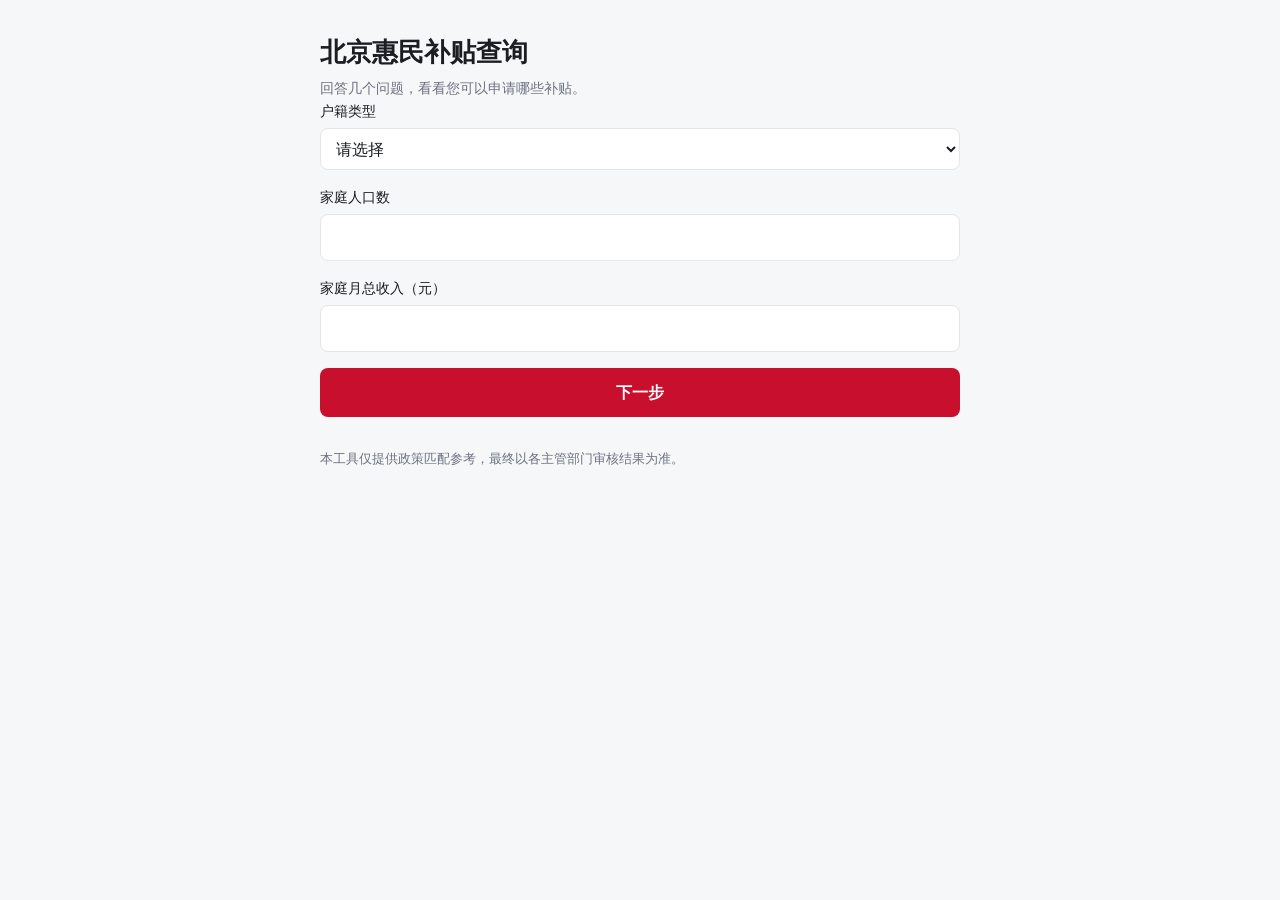
==== frontend/confirm.html @ 5fd5e5c2 "Test version" ====
<!doctype html>
<html lang="zh-CN">
<head>
  <meta charset="utf-8">
  <meta name="viewport" content="width=device-width, initial-scale=1">
  <title>确认信息 · 北京惠民补贴</title>
  <link rel="stylesheet" href="styles.css">
</head>
<body>
  <main>
    <header>
      <h1>请确认您的信息</h1>
      <p class="sub">确认无误后，我们会再问几个与您可能符合的补贴相关的问题。</p>
    </header>

    <div id="error" class="error" hidden></div>

    <form id="confirm-form">
      <section>
        <h2>已填写</h2>
        <div id="known"></div>
      </section>

      <section id="derived-section" hidden>
        <h2>系统计算</h2>
        <ul id="derived" class="derived"></ul>
      </section>

      <section id="followup-section" hidden>
        <h2>还需了解</h2>
        <p class="sub" id="followup-why"></p>
        <div id="followups"></div>
      </section>

      <button type="submit">查询补贴</button>
    </form>
  </main>

  <script>
    window.API_BASE = "http://127.0.0.1:8003";
  </script>
  <script src="app.js"></script>
  <script>
    const confirmed = JSON.parse(sessionStorage.getItem("confirm") || "null");
    if (!confirmed) location.href = "index.html";

    const profile = confirmed.profile;

    // Everything already answered stays editable. Nothing moves forward until
    // the user confirms it -- they know their own household better than we do.
    document.getElementById("known").innerHTML = Object.keys(profile)
      .filter((name) => profile[name] !== null && FIELDS[name])
      .map((name) => renderField(name, profile[name]))
      .join("");

    const derived = Object.entries(confirmed.derived || {})
      .filter(([key]) => DERIVED_LABELS[key]);
    if (derived.length) {
      document.getElementById("derived-section").hidden = false;
      document.getElementById("derived").innerHTML = derived
        .map(([key, value]) =>
          `<li><span>${DERIVED_LABELS[key]}</span><strong>${
            Number(value).toLocaleString("zh-CN")
          }</strong></li>`)
        .join("");
    }

    const followUps = (confirmed.follow_ups || []).filter((q) => FIELDS[q.attr]);
    if (followUps.length) {
      document.getElementById("followup-section").hidden = false;
      document.getElementById("followup-why").textContent =
        `以下 ${followUps.length} 项用于判断您是否符合相关补贴条件。`;
      document.getElementById("followups").innerHTML = followUps
        .map((q) => renderField(q.attr, profile[q.attr]))
        .join("");
    }

    document.getElementById("confirm-form").addEventListener("submit", async (event) => {
      event.preventDefault();
      const button = event.target.querySelector("button");
      button.disabled = true;
      try {
        const finalProfile = { ...profile, ...readForm(event.target) };
        const results = await post("/profile/finalize", finalProfile);
        store.profile = finalProfile;
        store.results = results;
        location.href = "results.html";
      } catch (err) {
        showError(String(err.message || err));
        button.disabled = false;
      }
    });
  </script>
</body>
</html>
---- frontend/styles.css ----
:root {
  --bg: #f6f7f9;
  --card: #ffffff;
  --ink: #1a1d21;
  --muted: #6b7280;
  --line: #e3e6ea;
  --accent: #c8102e;
  --ok: #17803d;
  --warn: #b45309;
}

* { box-sizing: border-box; }

body {
  margin: 0;
  padding: 2rem 1rem 4rem;
  background: var(--bg);
  color: var(--ink);
  font: 16px/1.6 "PingFang SC", "Microsoft YaHei", system-ui, sans-serif;
}

main { max-width: 640px; margin: 0 auto; }

h1 { font-size: 1.6rem; margin: 0 0 .25rem; }
h2 { font-size: 1.05rem; margin: 2rem 0 .75rem; }
h3 { font-size: 1.05rem; margin: 0; }

.sub { color: var(--muted); font-size: .9rem; margin: .25rem 0 0; }
.note { color: var(--muted); font-size: .8rem; margin-top: 2rem; }

label { display: block; margin-bottom: 1rem; }
label span { display: block; font-size: .875rem; margin-bottom: .35rem; }

input, select {
  width: 100%;
  padding: .6rem .7rem;
  font: inherit;
  color: inherit;
  background: var(--card);
  border: 1px solid var(--line);
  border-radius: 8px;
}

input:focus, select:focus { outline: 2px solid var(--accent); outline-offset: 1px; }

button {
  width: 100%;
  padding: .75rem;
  font: inherit;
  font-weight: 600;
  color: #fff;
  background: var(--accent);
  border: 0;
  border-radius: 8px;
  cursor: pointer;
}
button:disabled { opacity: .55; cursor: default; }

.error {
  padding: .75rem 1rem;
  margin-bottom: 1rem;
  background: #fdecec;
  border: 1px solid #f5c2c2;
  border-radius: 8px;
  font-size: .9rem;
}

.totals {
  display: flex;
  gap: 2rem;
  padding: 1.25rem 1.5rem;
  margin: 1.5rem 0;
  background: var(--card);
  border: 1px solid var(--line);
  border-radius: 12px;
}
.totals strong { display: block; font-size: 1.9rem; color: var(--accent); }
.totals span { font-size: .85rem; color: var(--muted); }

.derived { list-style: none; padding: 0; margin: 0; }
.derived li {
  display: flex; justify-content: space-between;
  padding: .5rem 0; border-bottom: 1px solid var(--line);
  font-size: .9rem;
}

.card {
  padding: 1rem 1.25rem;
  margin-bottom: .875rem;
  background: var(--card);
  border: 1px solid var(--line);
  border-left: 3px solid var(--line);
  border-radius: 10px;
}
.card.qualified { border-left-color: var(--ok); }
.card.needs_verification { border-left-color: var(--warn); }
.card.excluded { opacity: .7; }

.card-head { display: flex; justify-content: space-between; align-items: baseline; gap: 1rem; }
.amount { font-weight: 700; white-space: nowrap; }

.explanation { font-size: .9rem; margin: .6rem 0 0; }

.reasons { margin: .6rem 0 0; padding-left: 1.1rem; font-size: .875rem; color: var(--muted); }

/* Conditions that can only raise the payment. Flagged, not asked about. */
.caveats {
  margin: .6rem 0 0; padding: .5rem .75rem .5rem 1.6rem;
  font-size: .8rem; color: var(--warn);
  background: color-mix(in srgb, var(--warn) 8%, transparent);
  border-radius: 6px;
}

details { margin-top: .75rem; font-size: .875rem; }
summary { cursor: pointer; color: var(--muted); }

.card footer {
  display: flex; flex-wrap: wrap; gap: .75rem; align-items: center;
  margin-top: .875rem; padding-top: .625rem;
  border-top: 1px solid var(--line);
  font-size: .75rem; color: var(--muted);
}
.ref.missing, .warn { color: var(--warn); }
a { color: var(--accent); }

@media (prefers-color-scheme: dark) {
  :root {
    --bg: #16181c; --card: #1e2126; --ink: #e8eaed;
    --muted: #9aa1ab; --line: #2c3037; --accent: #ff5c6c;
  }
  .error { background: #3a1f22; border-color: #5d2d33; }
}
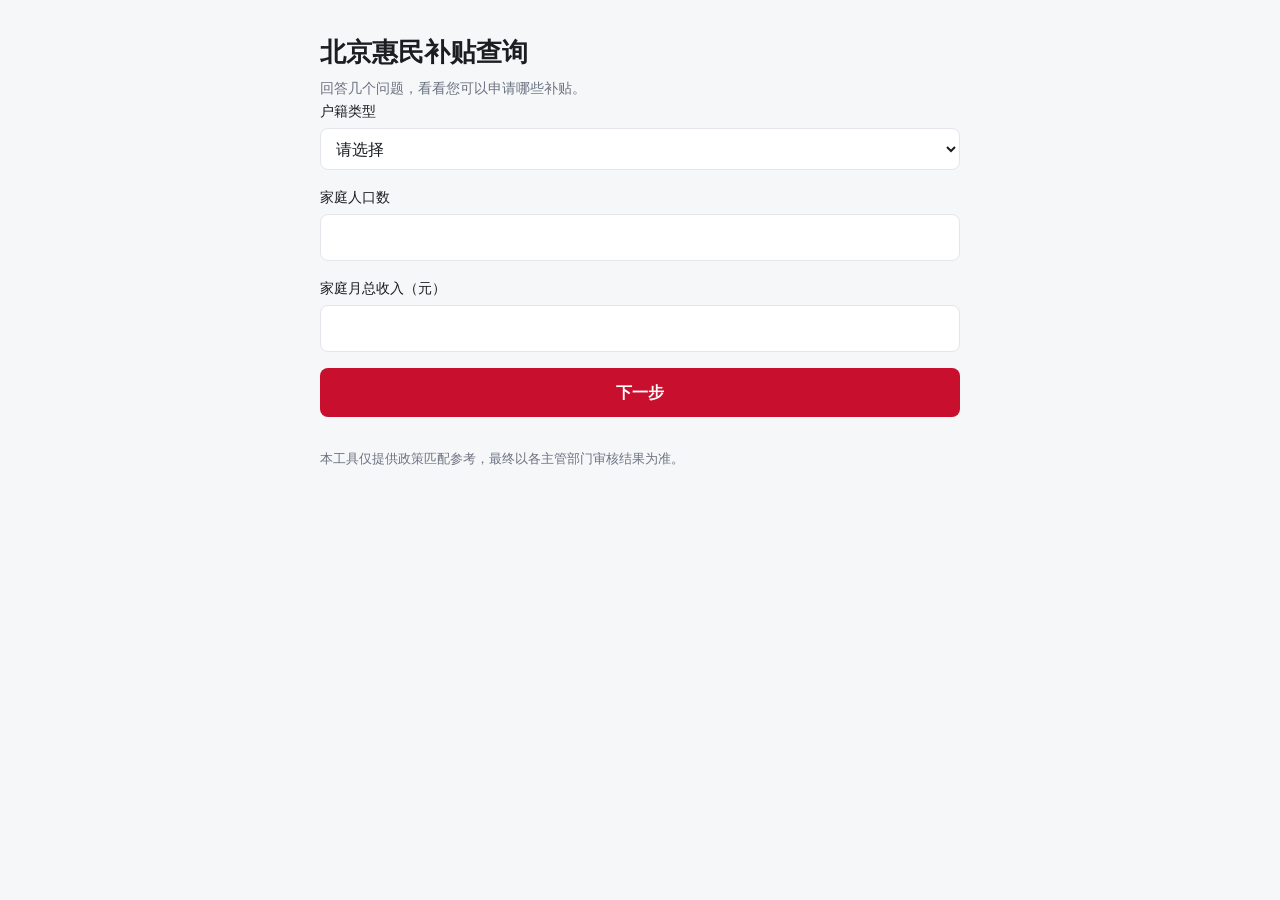
==== commit c30c76c6: "Add childcare and employment programs; make a fresh clone runnable Five new program rules, taking th" ====
--- a/frontend/confirm.html
+++ b/frontend/confirm.html
@@ -36,9 +36,6 @@
     </form>
   </main>
 
-  <script>
-    window.API_BASE = "http://127.0.0.1:8003";
-  </script>
   <script src="app.js"></script>
   <script>
     const confirmed = JSON.parse(sessionStorage.getItem("confirm") || "null");
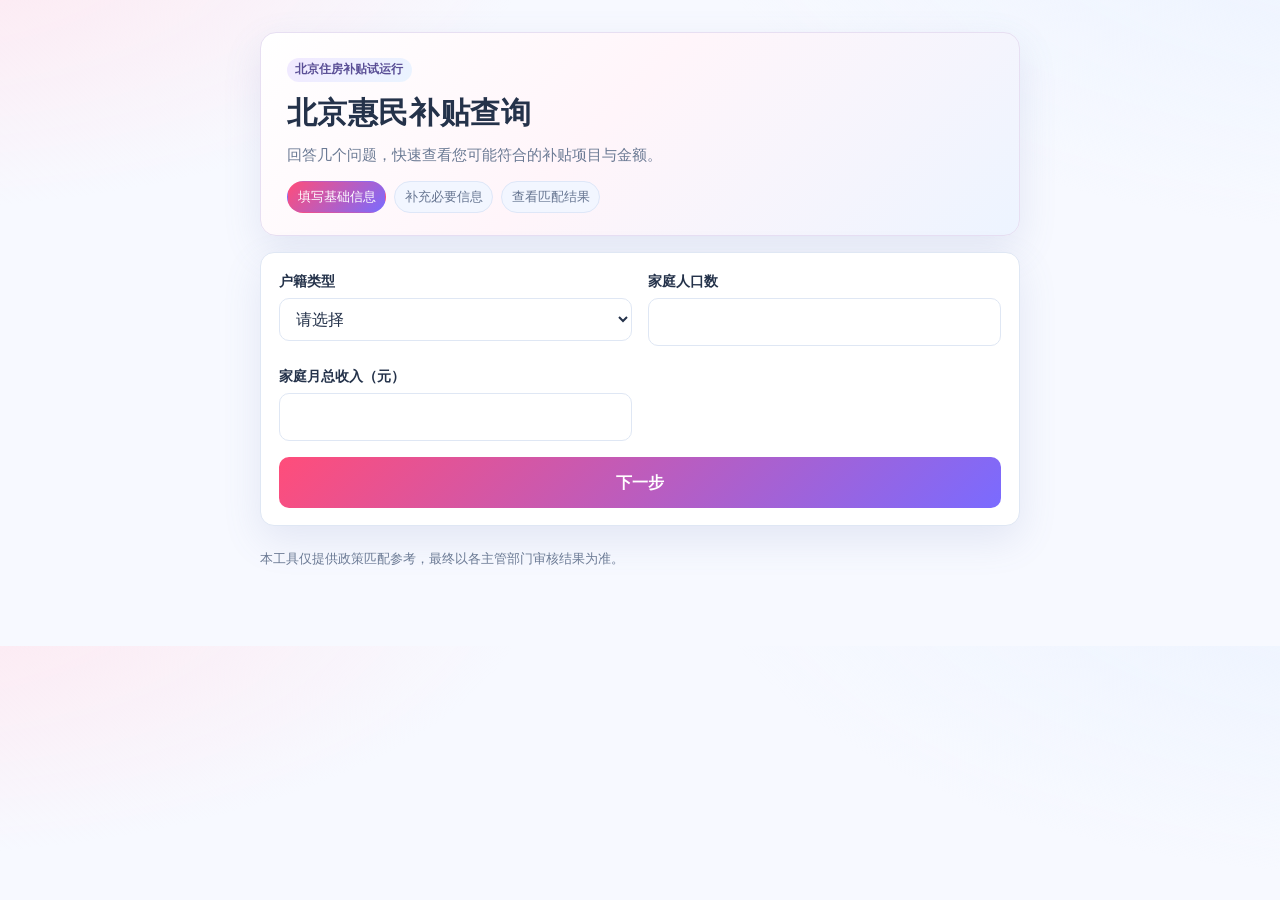
==== commit cb5d7d59: "feat(frontend): redesign pages with bright fancy UI Co-authored-by: Copilot <223556219+Copilot@users" ====
--- a/frontend/confirm.html
+++ b/frontend/confirm.html
@@ -8,25 +8,31 @@
 </head>
 <body>
   <main>
-    <header>
+    <header class="hero">
+      <p class="eyebrow">第二步</p>
       <h1>请确认您的信息</h1>
       <p class="sub">确认无误后，我们会再问几个与您可能符合的补贴相关的问题。</p>
+      <ol class="steps" aria-label="查询步骤">
+        <li class="done">填写基础信息</li>
+        <li class="active">补充必要信息</li>
+        <li>查看匹配结果</li>
+      </ol>
     </header>
 
     <div id="error" class="error" hidden></div>
 
-    <form id="confirm-form">
-      <section>
+    <form id="confirm-form" class="stack">
+      <section class="panel">
         <h2>已填写</h2>
         <div id="known"></div>
       </section>
 
-      <section id="derived-section" hidden>
+      <section id="derived-section" class="panel" hidden>
         <h2>系统计算</h2>
         <ul id="derived" class="derived"></ul>
       </section>
 
-      <section id="followup-section" hidden>
+      <section id="followup-section" class="panel" hidden>
         <h2>还需了解</h2>
         <p class="sub" id="followup-why"></p>
         <div id="followups"></div>
--- a/frontend/styles.css
+++ b/frontend/styles.css
@@ -1,12 +1,14 @@
 :root {
-  --bg: #f6f7f9;
+  --bg: #f7f9ff;
   --card: #ffffff;
-  --ink: #1a1d21;
-  --muted: #6b7280;
-  --line: #e3e6ea;
-  --accent: #c8102e;
-  --ok: #17803d;
-  --warn: #b45309;
+  --ink: #24324a;
+  --muted: #6b7a94;
+  --line: #dfe7f4;
+  --accent: #ff4d7a;
+  --accent-dark: #ff2f65;
+  --ok: #1f9d63;
+  --warn: #d58a14;
+  --shadow: 0 14px 38px rgba(108, 123, 174, 0.14);
 }
 
 * { box-sizing: border-box; }
@@ -14,64 +16,146 @@
 body {
   margin: 0;
   padding: 2rem 1rem 4rem;
-  background: var(--bg);
+  background:
+    radial-gradient(1200px 500px at -10% -10%, #ffe6ef 0%, transparent 55%),
+    radial-gradient(1200px 600px at 110% -20%, #eaf2ff 0%, transparent 60%),
+    var(--bg);
   color: var(--ink);
   font: 16px/1.6 "PingFang SC", "Microsoft YaHei", system-ui, sans-serif;
 }
 
-main { max-width: 640px; margin: 0 auto; }
-
-h1 { font-size: 1.6rem; margin: 0 0 .25rem; }
-h2 { font-size: 1.05rem; margin: 2rem 0 .75rem; }
+main { max-width: 760px; margin: 0 auto; }
+
+h1 { font-size: 1.9rem; margin: 0 0 .3rem; letter-spacing: .02em; }
+h2 { font-size: 1.05rem; margin: 0 0 .75rem; }
 h3 { font-size: 1.05rem; margin: 0; }
 
-.sub { color: var(--muted); font-size: .9rem; margin: .25rem 0 0; }
-.note { color: var(--muted); font-size: .8rem; margin-top: 2rem; }
+.hero {
+  padding: 1.4rem 1.6rem;
+  margin-bottom: 1rem;
+  background: linear-gradient(135deg, #ffffff 0%, #fff5fa 45%, #edf4ff 100%);
+  border: 1px solid #e7dff2;
+  border-radius: 16px;
+  box-shadow: var(--shadow);
+}
+
+.steps {
+  display: flex;
+  flex-wrap: wrap;
+  gap: .45rem;
+  list-style: none;
+  margin: .95rem 0 0;
+  padding: 0;
+}
+
+.steps li {
+  padding: .28rem .62rem;
+  font-size: .8rem;
+  color: #667591;
+  background: #f2f6ff;
+  border: 1px solid #dee7f8;
+  border-radius: 999px;
+}
+
+.steps li.done {
+  color: #285f3c;
+  background: #e7f6ed;
+  border-color: #bde4ca;
+}
+
+.steps li.active {
+  color: #fff;
+  background: linear-gradient(135deg, var(--accent) 0%, #7a6bff 100%);
+  border-color: transparent;
+}
+
+.eyebrow {
+  display: inline-block;
+  margin: 0 0 .45rem;
+  padding: .15rem .55rem;
+  font-size: .75rem;
+  font-weight: 600;
+  color: #5a4f96;
+  background: linear-gradient(135deg, #f1e9ff 0%, #eaf4ff 100%);
+  border-radius: 999px;
+}
+
+.sub { color: var(--muted); font-size: .92rem; margin: .2rem 0 0; }
+.note { color: var(--muted); font-size: .82rem; margin-top: 1.4rem; }
+
+.stack { display: grid; gap: 1rem; }
+
+.panel {
+  padding: 1.05rem 1.15rem;
+  margin-bottom: 1rem;
+  background: var(--card);
+  border: 1px solid var(--line);
+  border-radius: 14px;
+  box-shadow: var(--shadow);
+}
+
+#fields,
+#known,
+#followups {
+  display: grid;
+  gap: .2rem 1rem;
+}
 
 label { display: block; margin-bottom: 1rem; }
-label span { display: block; font-size: .875rem; margin-bottom: .35rem; }
+label span { display: block; font-size: .875rem; margin-bottom: .35rem; font-weight: 600; }
 
 input, select {
   width: 100%;
-  padding: .6rem .7rem;
+  padding: .64rem .72rem;
   font: inherit;
   color: inherit;
   background: var(--card);
   border: 1px solid var(--line);
-  border-radius: 8px;
-}
-
-input:focus, select:focus { outline: 2px solid var(--accent); outline-offset: 1px; }
+  border-radius: 10px;
+  transition: border-color .15s ease, box-shadow .15s ease;
+}
+
+input:focus, select:focus {
+  outline: none;
+  border-color: color-mix(in srgb, var(--accent) 45%, white);
+  box-shadow: 0 0 0 3px color-mix(in srgb, var(--accent) 16%, transparent);
+}
 
 button {
   width: 100%;
-  padding: .75rem;
+  padding: .78rem;
   font: inherit;
   font-weight: 600;
   color: #fff;
-  background: var(--accent);
+  background: linear-gradient(135deg, var(--accent) 0%, #7a6bff 100%);
   border: 0;
-  border-radius: 8px;
+  border-radius: 10px;
   cursor: pointer;
-}
-button:disabled { opacity: .55; cursor: default; }
+  transition: transform .05s ease, filter .15s ease;
+}
+button:hover { filter: brightness(1.03); }
+button:active { transform: translateY(1px); }
+button:disabled { opacity: .55; cursor: default; filter: none; }
 
 .error {
   padding: .75rem 1rem;
   margin-bottom: 1rem;
-  background: #fdecec;
-  border: 1px solid #f5c2c2;
+  background: #fff0f4;
+  border: 1px solid #ffd2de;
   border-radius: 8px;
   font-size: .9rem;
 }
 
 .totals {
-  display: flex;
-  gap: 2rem;
-  padding: 1.25rem 1.5rem;
-  margin: 1.5rem 0;
-  background: var(--card);
-  border: 1px solid var(--line);
+  display: grid;
+  grid-template-columns: repeat(auto-fit, minmax(220px, 1fr));
+  gap: .75rem;
+  margin: 0 0 1rem;
+}
+.total-item {
+  padding: .85rem .95rem;
+  background: linear-gradient(135deg, #ffffff 0%, #f8f5ff 50%, #f4f9ff 100%);
+  border: 1px solid #e6e6f6;
   border-radius: 12px;
 }
 .totals strong { display: block; font-size: 1.9rem; color: var(--accent); }
@@ -87,8 +171,8 @@
 .card {
   padding: 1rem 1.25rem;
   margin-bottom: .875rem;
-  background: var(--card);
-  border: 1px solid var(--line);
+  background: linear-gradient(180deg, #ffffff 0%, #fcfdff 100%);
+  border: 1px solid #e4ebf7;
   border-left: 3px solid var(--line);
   border-radius: 10px;
 }
@@ -96,7 +180,37 @@
 .card.needs_verification { border-left-color: var(--warn); }
 .card.excluded { opacity: .7; }
 
-.card-head { display: flex; justify-content: space-between; align-items: baseline; gap: 1rem; }
+.card-head { display: flex; justify-content: space-between; align-items: flex-start; gap: 1rem; }
+.card-meta { display: flex; flex-direction: column; align-items: flex-end; gap: .35rem; }
+.status-badge {
+  padding: .1rem .48rem;
+  font-size: .72rem;
+  font-weight: 600;
+  border-radius: 999px;
+  border: 1px solid var(--line);
+  color: var(--muted);
+  background: #f6f8ff;
+}
+.status-badge.qualified {
+  color: #1f6f3f;
+  background: #eaf8f0;
+  border-color: #bfe6cf;
+}
+.status-badge.alternatives {
+  color: #7a5a12;
+  background: #fff7e7;
+  border-color: #f7e3b8;
+}
+.status-badge.needs_verification {
+  color: #975919;
+  background: #fff2e4;
+  border-color: #f7ddbe;
+}
+.status-badge.excluded {
+  color: #6f7890;
+  background: #f4f6fb;
+  border-color: #e1e5ee;
+}
 .amount { font-weight: 700; white-space: nowrap; }
 
 .explanation { font-size: .9rem; margin: .6rem 0 0; }
@@ -122,11 +236,12 @@
 }
 .ref.missing, .warn { color: var(--warn); }
 a { color: var(--accent); }
-
-@media (prefers-color-scheme: dark) {
-  :root {
-    --bg: #16181c; --card: #1e2126; --ink: #e8eaed;
-    --muted: #9aa1ab; --line: #2c3037; --accent: #ff5c6c;
+.back-link { font-weight: 600; text-decoration-thickness: 2px; }
+
+@media (min-width: 760px) {
+  #fields,
+  #known,
+  #followups {
+    grid-template-columns: 1fr 1fr;
   }
-  .error { background: #3a1f22; border-color: #5d2d33; }
-}
+}
